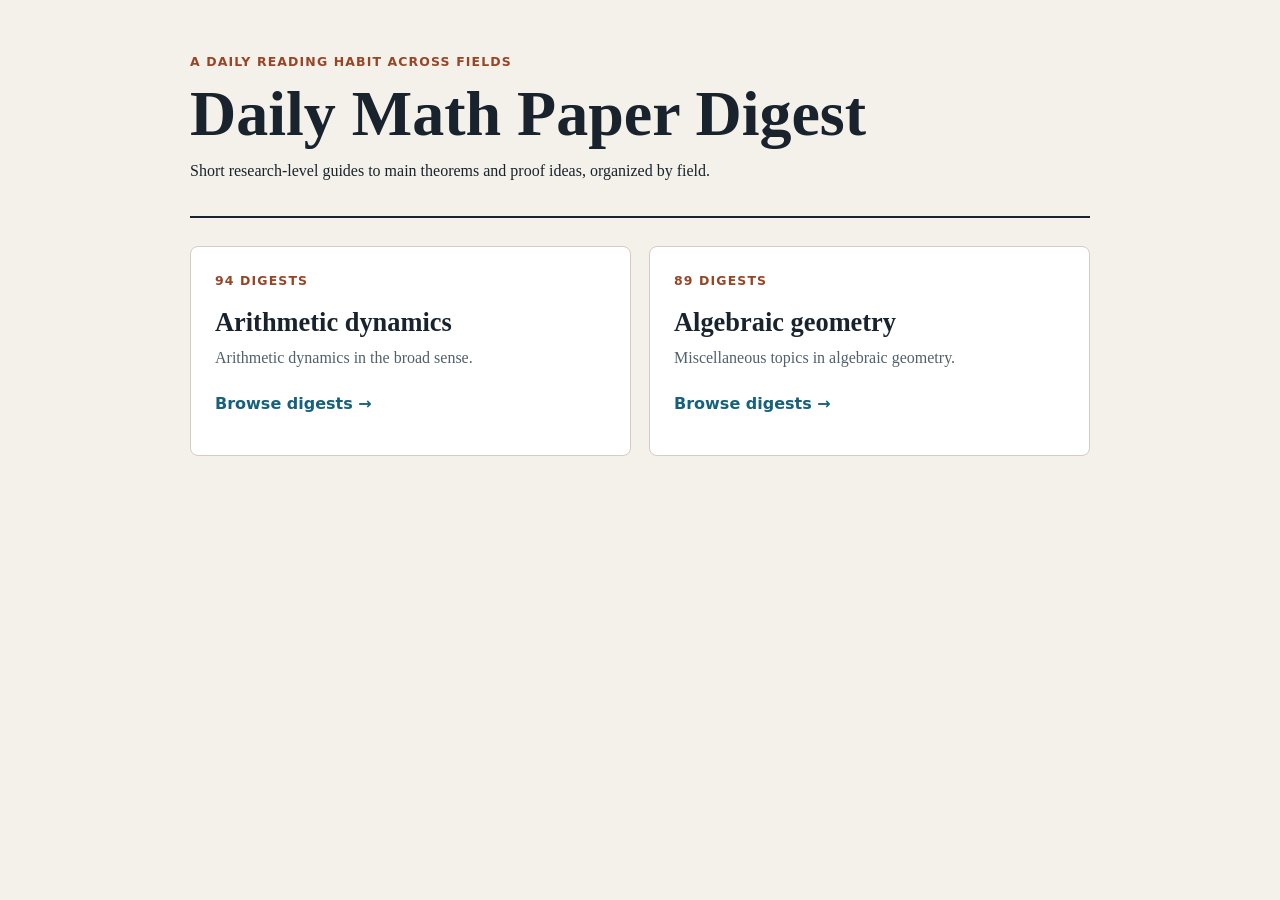
==== index.html @ d9fbfb29 "Publish digest site for 2026-11-25" ====
<!doctype html>
<html lang="en">
<head>
  <meta charset="utf-8">
  <meta name="viewport" content="width=device-width, initial-scale=1">
  <title>Daily Math Paper Digest</title>
  <link rel="stylesheet" href="style.css?v=8c98c9b33264">
</head>
<body>
  <main>
    <header class="site-header landing-header">
    <p class="eyebrow">A daily reading habit across fields</p>
    <h1>Daily Math Paper Digest</h1>
    <p>Short research-level guides to main theorems and proof ideas,
    organized by field.</p></header>
    <section class="topic-grid" aria-label="Digest topics">
    <a class="topic-card" href="topics/arithmetic-dynamics.html">
<span class="topic-count">94 digests</span>
<h2>Arithmetic dynamics</h2>
<p>Arithmetic dynamics in the broad sense.</p>
<span class="topic-open">Browse digests <span aria-hidden="true">&rarr;</span></span>
</a>
<a class="topic-card" href="topics/algebraic-geometry.html">
<span class="topic-count">89 digests</span>
<h2>Algebraic geometry</h2>
<p>Miscellaneous topics in algebraic geometry.</p>
<span class="topic-open">Browse digests <span aria-hidden="true">&rarr;</span></span>
</a>
    </section>
  </main>
</body>
</html>
---- style.css ----
:root {
  color-scheme: light;
  font-family: Georgia, "Times New Roman", serif;
  background: #f4f1ea;
  color: #18232d;
}

* { box-sizing: border-box; }
body { margin: 0; }
main { width: min(900px, calc(100% - 32px)); margin: 0 auto; padding: 42px 0 72px; }
.site-header { border-bottom: 2px solid #18232d; margin-bottom: 28px; padding-bottom: 20px; }
.landing-header { max-width: none; }
h1 { font-size: clamp(2.25rem, 8vw, 4rem); line-height: 1; margin: 0 0 14px; text-wrap: balance; }
.eyebrow, .topic-count { color: #984526; font-family: ui-sans-serif, system-ui, sans-serif; font-size: .78rem; font-weight: 750; letter-spacing: .09em; text-transform: uppercase; }
.topic-grid { display: grid; grid-template-columns: repeat(auto-fit, minmax(260px, 1fr)); gap: 18px; }
.topic-card { background: #fff; border: 1px solid #d5cdbf; border-radius: 8px; color: inherit; display: block; min-height: 210px; padding: 24px; text-decoration: none; transition: border-color 120ms ease, transform 120ms ease; }
.topic-card:hover, .topic-card:focus-visible { border-color: #984526; transform: translateY(-2px); }
.topic-card h2 { font-size: 1.65rem; margin: 18px 0 8px; }
.topic-card p { color: #52606b; line-height: 1.5; margin: 0 0 24px; }
.topic-open { color: #17617d; font-family: ui-sans-serif, system-ui, sans-serif; font-weight: 700; }
.topic-nav { display: flex; flex-wrap: wrap; gap: 8px; margin: 0 0 30px; }
.topic-nav a { border: 1px solid #c9c1b4; border-radius: 999px; color: #34434e; font-family: ui-sans-serif, system-ui, sans-serif; font-size: .88rem; padding: 7px 12px; text-decoration: none; }
.topic-nav a:hover, .topic-nav a:focus-visible, .topic-nav a[aria-current="page"] { background: #18232d; border-color: #18232d; color: #fff; }
.digest-list { max-width: 760px; }
.digest { background: #fff; border: 1px solid #d5cdbf; border-radius: 6px; margin: 0 0 18px; padding: 20px 22px; }
.dates { display: flex; flex-wrap: wrap; gap: 5px 18px; margin: 0 0 6px; font-family: ui-sans-serif, system-ui, sans-serif; font-size: .8rem; }
.dates div { display: flex; gap: 6px; }
.dates dt { color: #984526; font-weight: 700; letter-spacing: .04em; }
.dates dd { color: #52606b; font-variant-numeric: tabular-nums; margin: 0; }
.digest h2 { font-size: 1.3rem; line-height: 1.25; margin: 4px 0 7px; }
.authors { color: #52606b; font-style: italic; }
.links { display: flex; flex-wrap: wrap; gap: 16px; font-family: ui-sans-serif, system-ui, sans-serif; font-weight: 650; }
.links a, a { color: #17617d; }
.empty { background: #fff; border: 1px dashed #c9c1b4; border-radius: 6px; color: #52606b; padding: 22px; }
@media (max-width: 520px) {
  main { padding-top: 24px; }
  .topic-card { min-height: 0; }
  .digest { padding: 17px; }
}
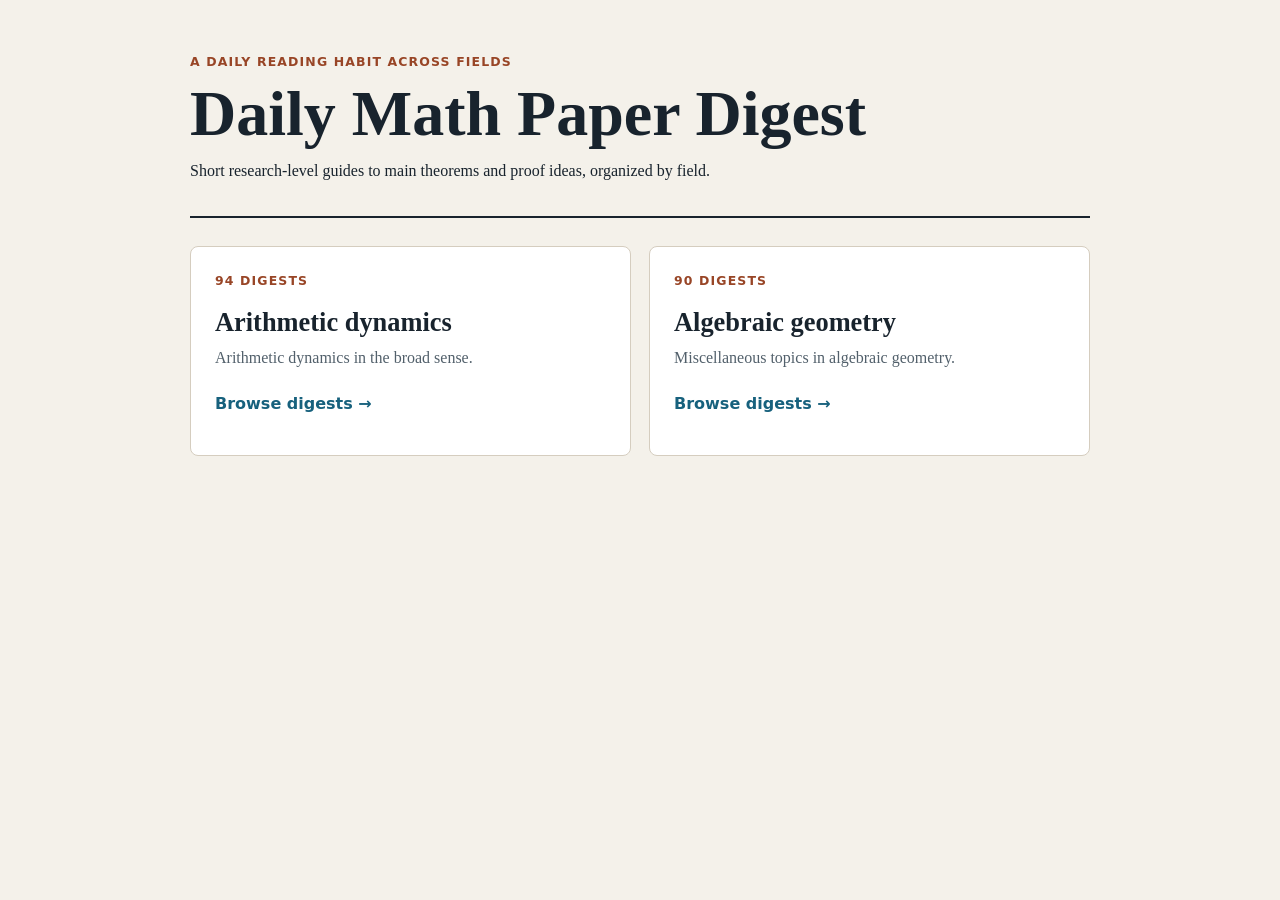
==== commit 95f1ebd0: "Publish digest site for 2026-11-25" ====
--- a/index.html
+++ b/index.html
@@ -21,7 +21,7 @@
 <span class="topic-open">Browse digests <span aria-hidden="true">&rarr;</span></span>
 </a>
 <a class="topic-card" href="topics/algebraic-geometry.html">
-<span class="topic-count">89 digests</span>
+<span class="topic-count">90 digests</span>
 <h2>Algebraic geometry</h2>
 <p>Miscellaneous topics in algebraic geometry.</p>
 <span class="topic-open">Browse digests <span aria-hidden="true">&rarr;</span></span>
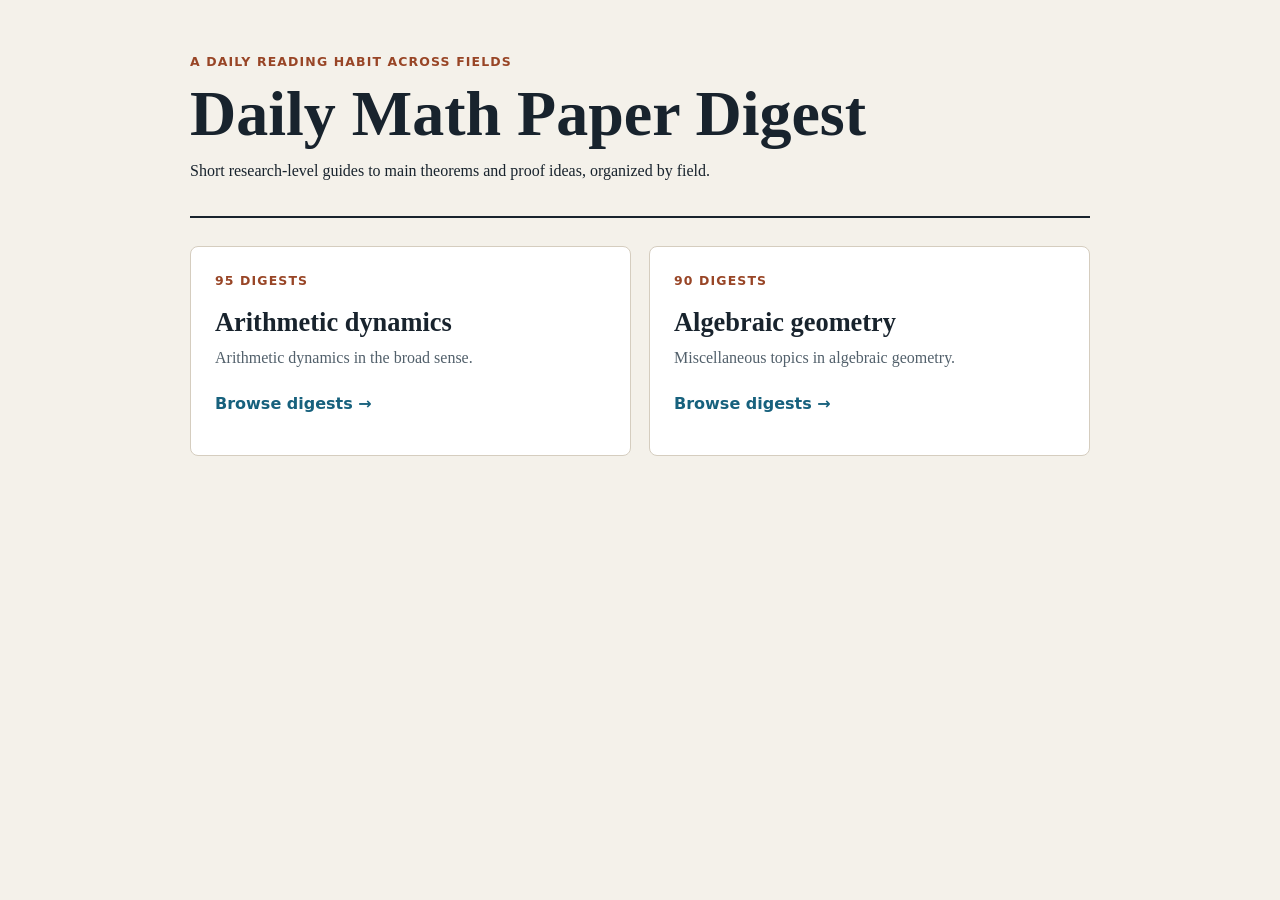
==== commit f3907fec: "Publish digest site for 2026-11-26" ====
--- a/index.html
+++ b/index.html
@@ -15,7 +15,7 @@
     organized by field.</p></header>
     <section class="topic-grid" aria-label="Digest topics">
     <a class="topic-card" href="topics/arithmetic-dynamics.html">
-<span class="topic-count">94 digests</span>
+<span class="topic-count">95 digests</span>
 <h2>Arithmetic dynamics</h2>
 <p>Arithmetic dynamics in the broad sense.</p>
 <span class="topic-open">Browse digests <span aria-hidden="true">&rarr;</span></span>
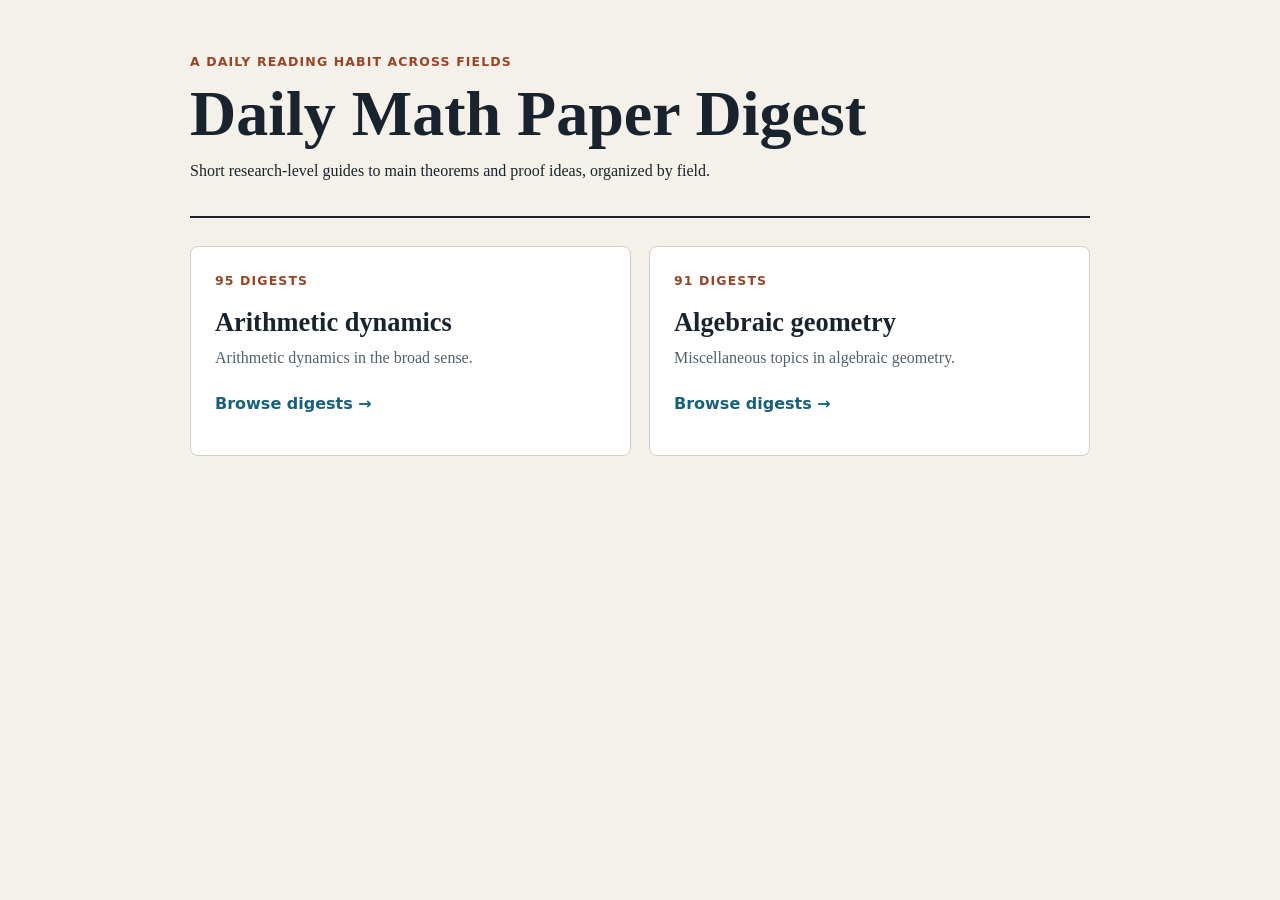
==== commit 269d159a: "Publish digest site for 2026-11-26" ====
--- a/index.html
+++ b/index.html
@@ -21,7 +21,7 @@
 <span class="topic-open">Browse digests <span aria-hidden="true">&rarr;</span></span>
 </a>
 <a class="topic-card" href="topics/algebraic-geometry.html">
-<span class="topic-count">90 digests</span>
+<span class="topic-count">91 digests</span>
 <h2>Algebraic geometry</h2>
 <p>Miscellaneous topics in algebraic geometry.</p>
 <span class="topic-open">Browse digests <span aria-hidden="true">&rarr;</span></span>
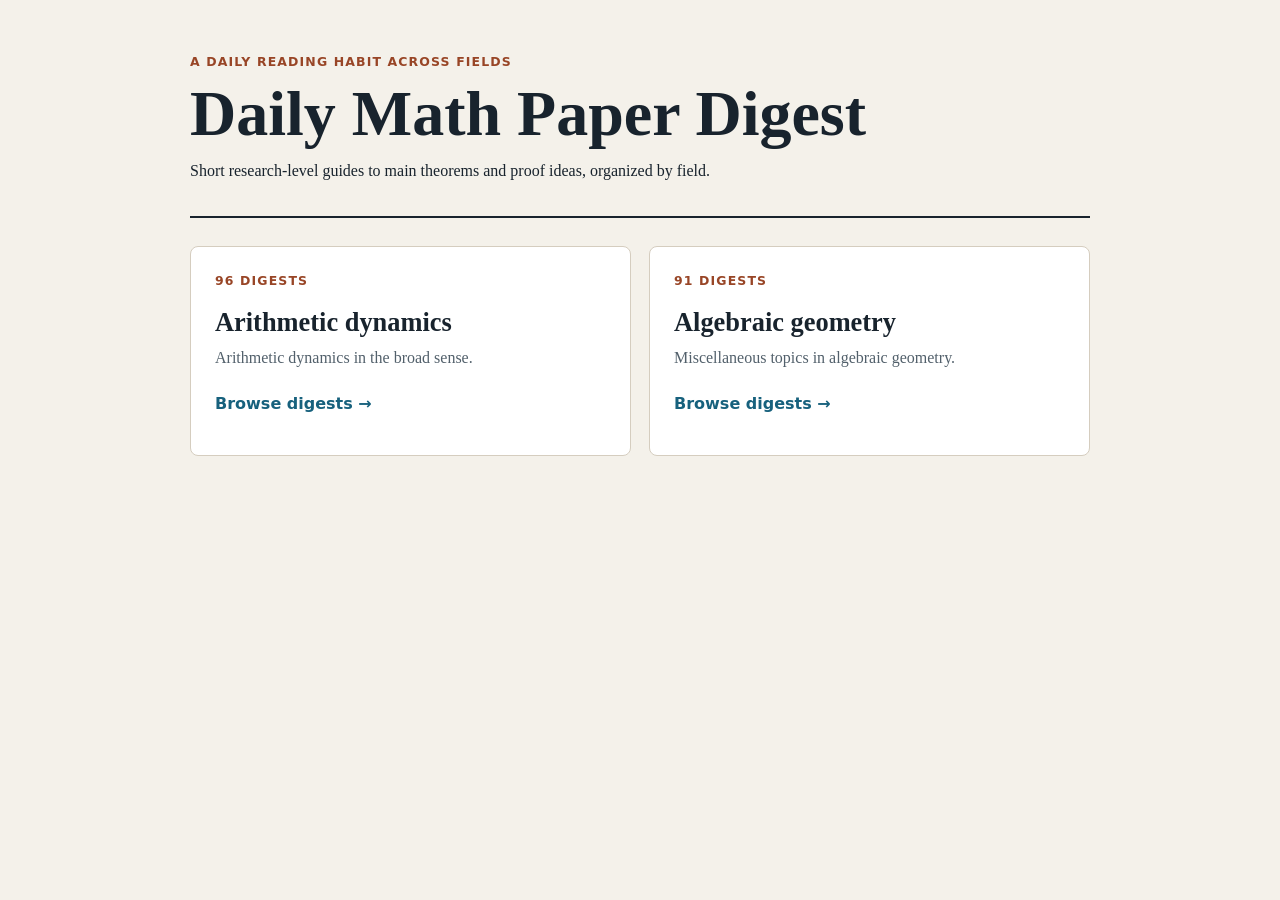
==== commit 487ca7a6: "Publish digest site for 2026-11-27" ====
--- a/index.html
+++ b/index.html
@@ -15,7 +15,7 @@
     organized by field.</p></header>
     <section class="topic-grid" aria-label="Digest topics">
     <a class="topic-card" href="topics/arithmetic-dynamics.html">
-<span class="topic-count">95 digests</span>
+<span class="topic-count">96 digests</span>
 <h2>Arithmetic dynamics</h2>
 <p>Arithmetic dynamics in the broad sense.</p>
 <span class="topic-open">Browse digests <span aria-hidden="true">&rarr;</span></span>
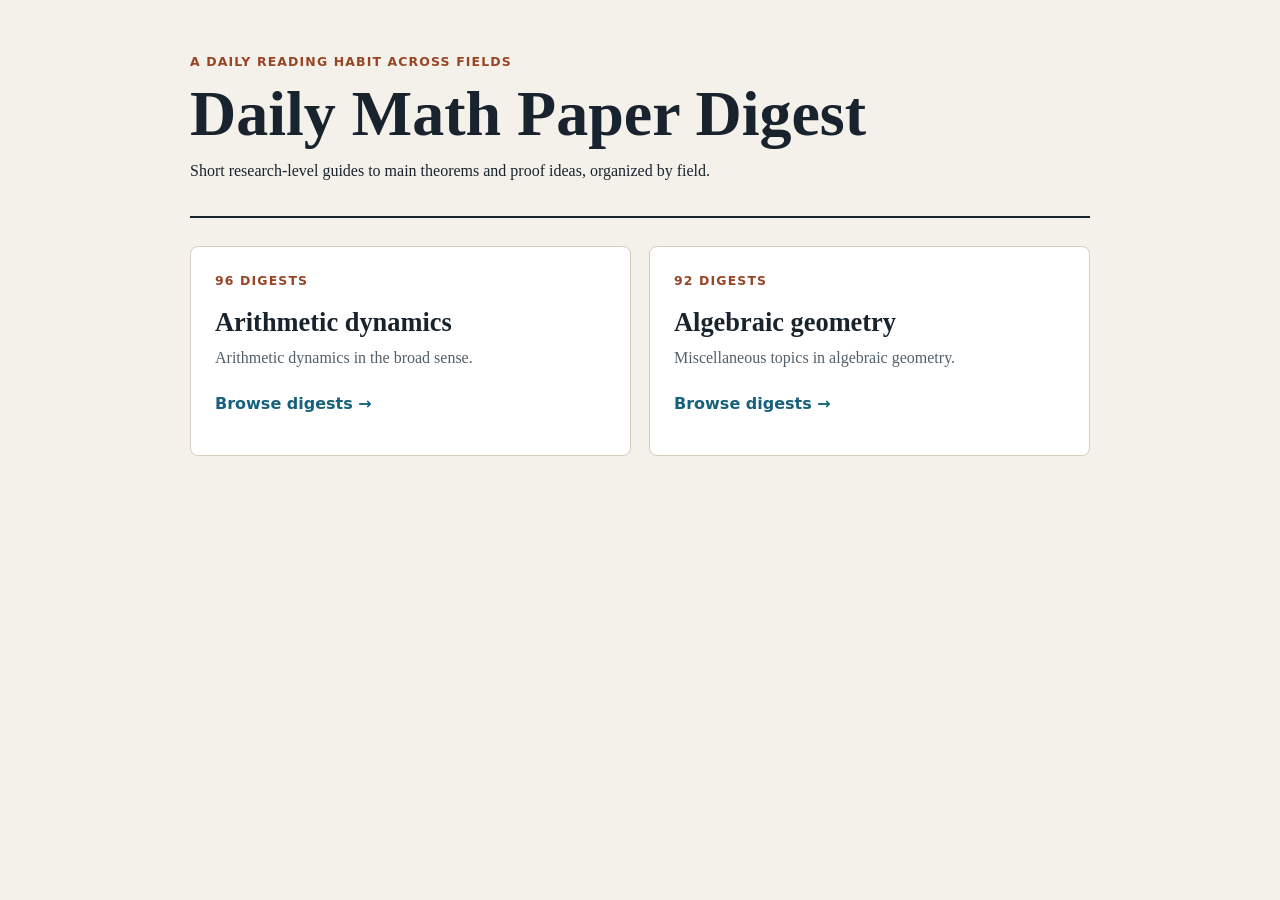
==== commit 1468fada: "Publish digest site for 2026-11-27" ====
--- a/index.html
+++ b/index.html
@@ -21,7 +21,7 @@
 <span class="topic-open">Browse digests <span aria-hidden="true">&rarr;</span></span>
 </a>
 <a class="topic-card" href="topics/algebraic-geometry.html">
-<span class="topic-count">91 digests</span>
+<span class="topic-count">92 digests</span>
 <h2>Algebraic geometry</h2>
 <p>Miscellaneous topics in algebraic geometry.</p>
 <span class="topic-open">Browse digests <span aria-hidden="true">&rarr;</span></span>
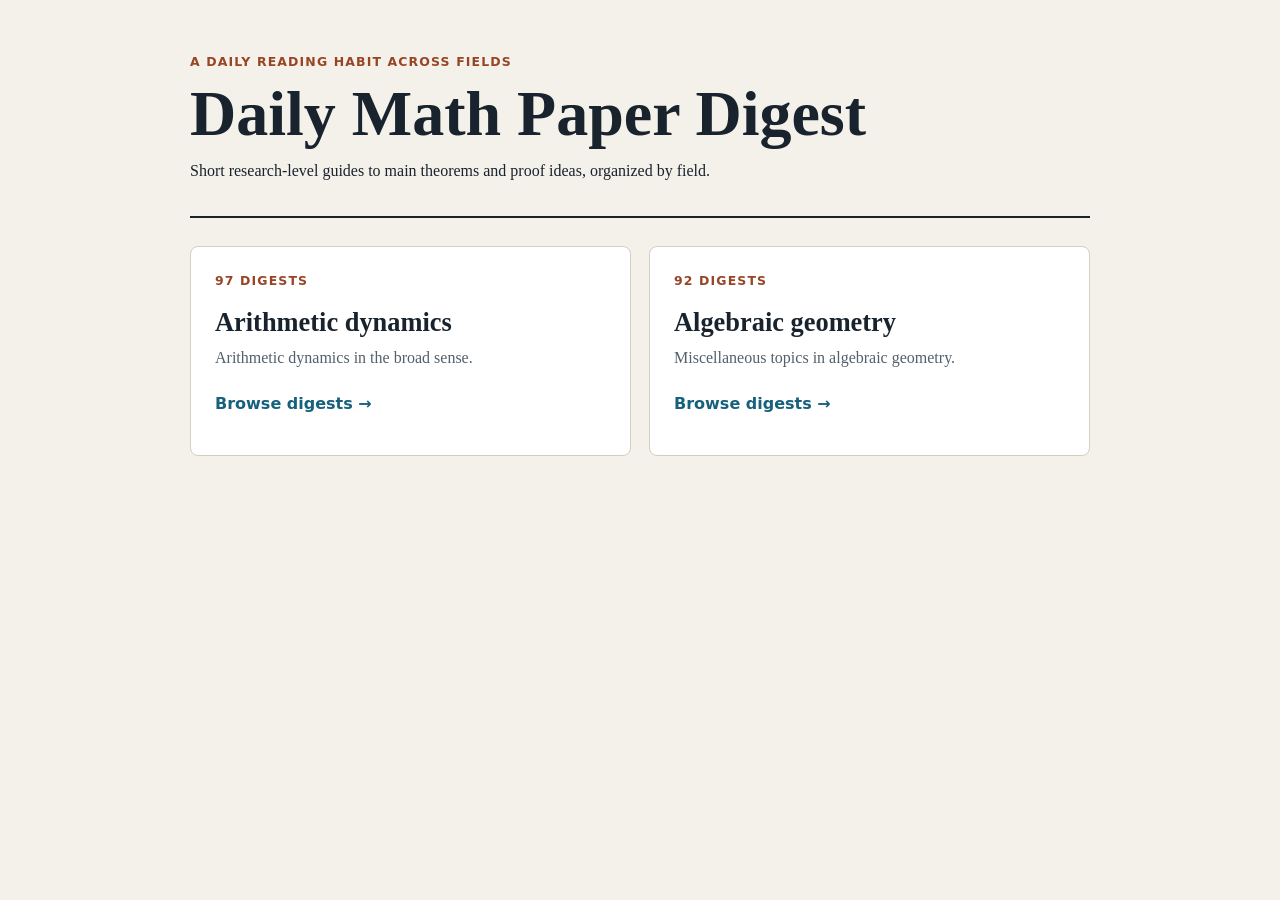
==== commit 065093e0: "Publish digest site for 2026-11-28" ====
--- a/index.html
+++ b/index.html
@@ -15,7 +15,7 @@
     organized by field.</p></header>
     <section class="topic-grid" aria-label="Digest topics">
     <a class="topic-card" href="topics/arithmetic-dynamics.html">
-<span class="topic-count">96 digests</span>
+<span class="topic-count">97 digests</span>
 <h2>Arithmetic dynamics</h2>
 <p>Arithmetic dynamics in the broad sense.</p>
 <span class="topic-open">Browse digests <span aria-hidden="true">&rarr;</span></span>
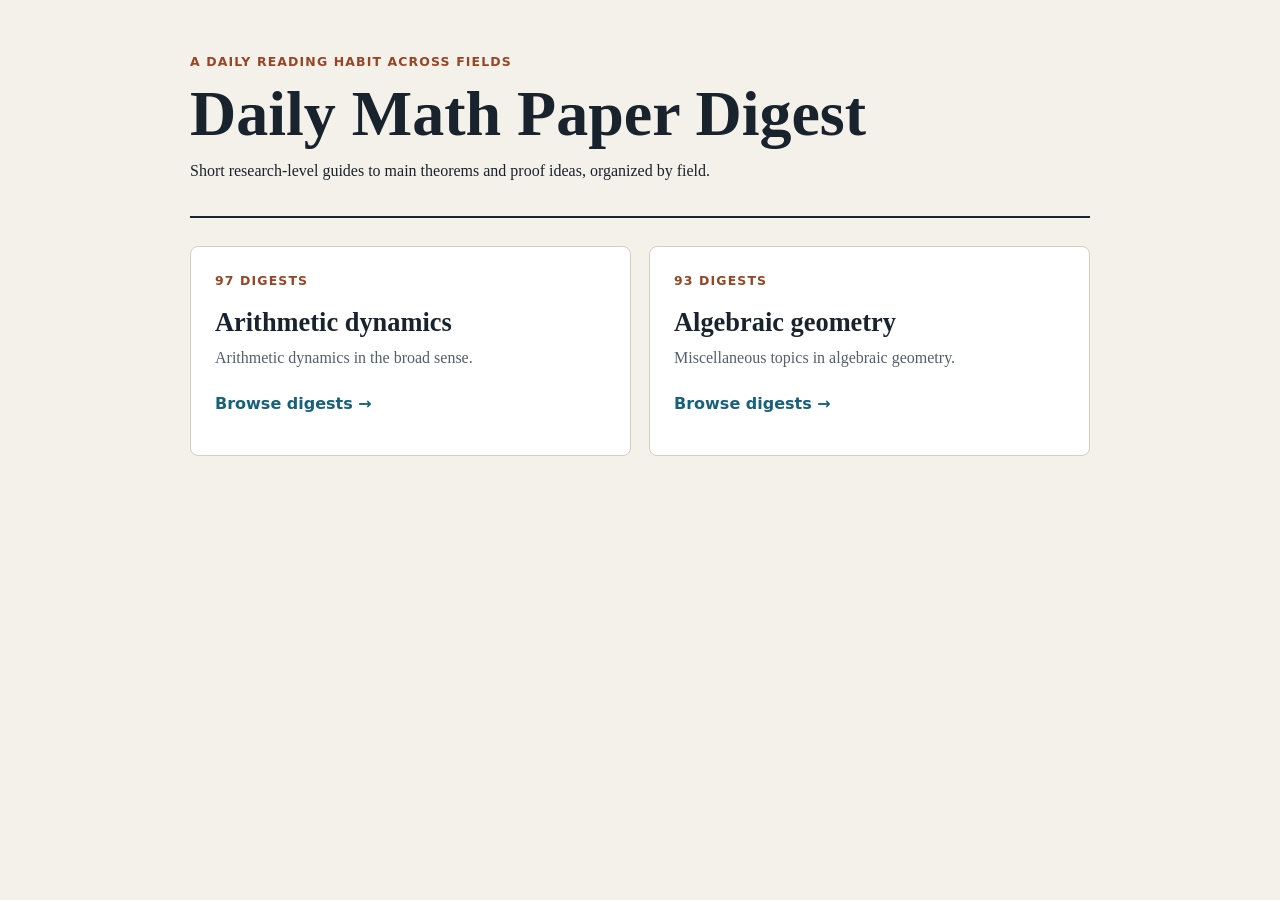
==== commit bdeb1a09: "Publish digest site for 2026-11-28" ====
--- a/index.html
+++ b/index.html
@@ -21,7 +21,7 @@
 <span class="topic-open">Browse digests <span aria-hidden="true">&rarr;</span></span>
 </a>
 <a class="topic-card" href="topics/algebraic-geometry.html">
-<span class="topic-count">92 digests</span>
+<span class="topic-count">93 digests</span>
 <h2>Algebraic geometry</h2>
 <p>Miscellaneous topics in algebraic geometry.</p>
 <span class="topic-open">Browse digests <span aria-hidden="true">&rarr;</span></span>
